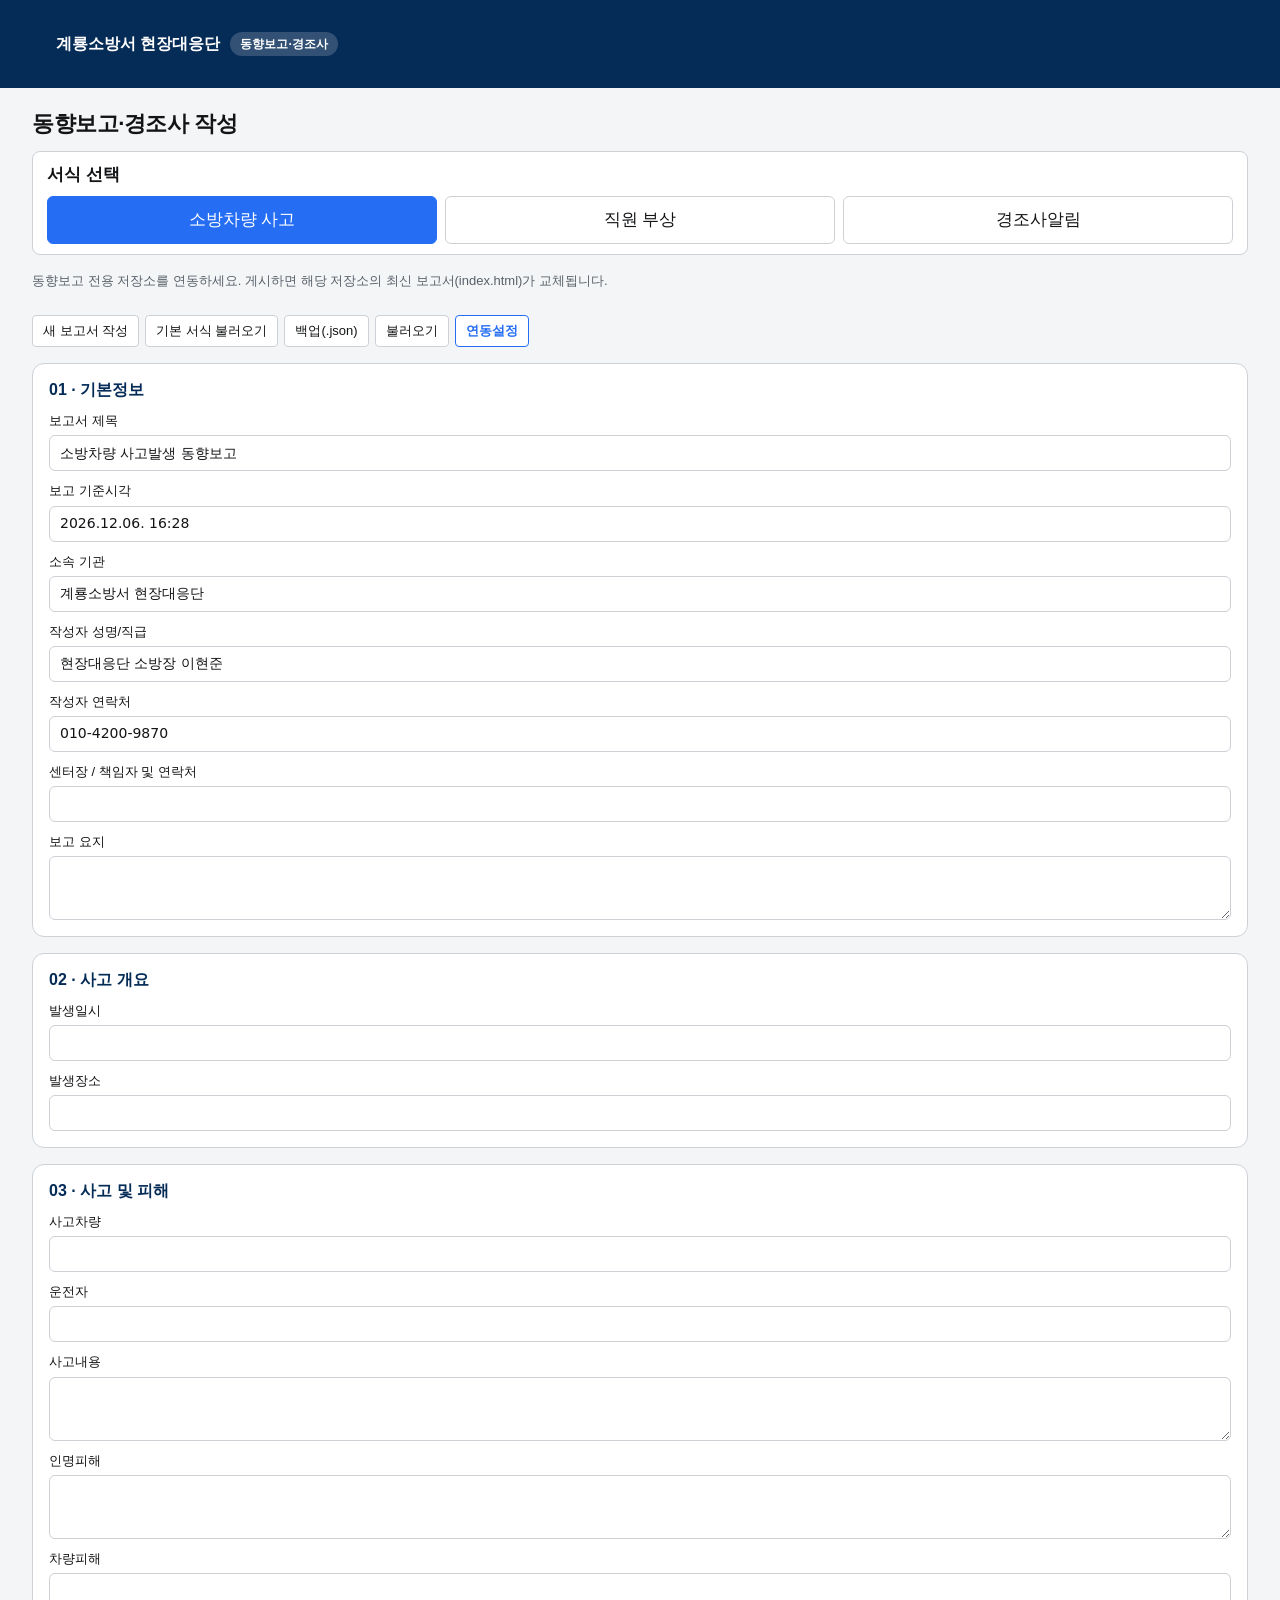
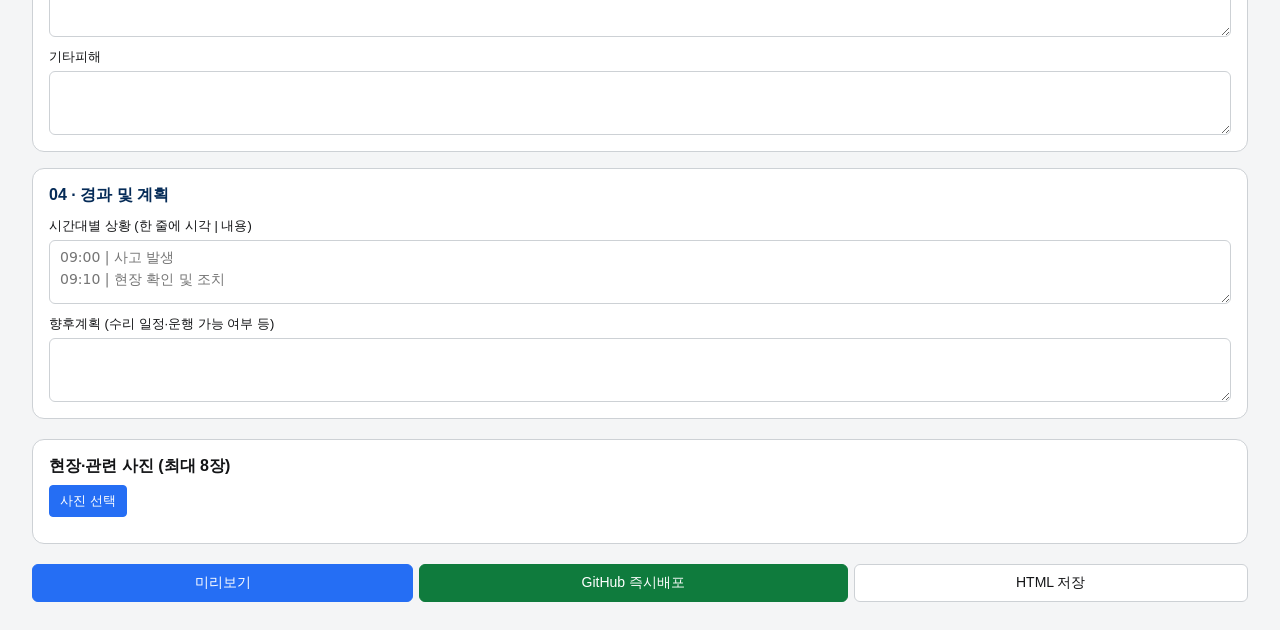
==== editor.html @ 37f59b22 "Add files via upload" ====
<!doctype html>
<html lang="ko">
<head>
  <meta charset="utf-8">
  <meta name="viewport" content="width=device-width,initial-scale=1">
  <title>동향보고·경조사 작성 | 현장대응단</title>
  <link rel="stylesheet" href="editor.css?v=20261120-split">
  <style>
    header .wrap { min-height: 48px; padding: 6px 16px; display: flex; align-items: center; justify-content: space-between; }
    header b { font-size: 16px; margin: 0; }
    .btn-sm { min-height: 32px !important; padding: 4px 10px !important; font-size: 13px !important; border-radius: 4px; }
    .type-selector { display: flex; gap: 8px; margin: 12px 0 16px; background: var(--canvas); padding: 10px 14px; border-radius: 8px; border: 1px solid var(--border); align-items: center; }
    .type-selector label { font-size: 15px; font-weight: 600; display: inline-flex; align-items: center; gap: 6px; cursor: pointer; }
    .actions { display: flex; gap: 6px; flex-wrap: wrap; margin: 16px 0; }
    .actions button { min-height: 38px; padding: 6px 12px; font-size: 14px; flex: 1 1 auto; }
    .hidden-field { display: none !important; }
  </style>
</head>
<body>
  <a class="skip-link" href="#main">본문 바로가기</a>
<header>
    <div class="wrap" style="width: 100%; display: flex; align-items: center; justify-content: space-between;">
      <div style="display:flex; align-items:center; gap:10px;">
        <b style="font-size:16px;">계룡소방서 현장대응단</b>
        <span style="font-size:12px; background:rgba(255,255,255,0.18); color:#fff; padding:3px 10px; border-radius:12px; font-weight:600;">동향보고·경조사</span>
      </div>
    </div>
  </header>
  <main id="main" style="padding: 12px 16px;">
    <h2 class="page-title" style="font-size: 22px; margin: 10px 0 6px;">동향보고·경조사 작성</h2>
    
    <div class="type-selector" role="group" aria-label="서식 선택">
      <span>서식 선택</span>
      <button type="button" id="btnVehicle">소방차량 사고</button>
      <button type="button" id="btnInjury">직원 부상</button>
      <button type="button" id="btnNotice">경조사알림</button>
      <input type="hidden" id="reportTypeVal" value="trend">
      <input type="hidden" id="trendKind" value="vehicle">
    </div>
    <!-- 2번 요청: 연동 버튼이 백업, 불러오기 다음에 배치 -->
    <p class="hint">동향보고 전용 저장소를 연동하세요. 게시하면 해당 저장소의 최신 보고서(index.html)가 교체됩니다.</p>
    <div class="tools" style="display:flex; gap:6px; flex-wrap:wrap; margin-bottom:12px;">
      <button id="new" type="button" class="btn-sm">새 보고서 작성</button>
      <button id="sample" type="button" class="btn-sm">기본 서식 불러오기</button>
      <button id="backup" type="button" class="btn-sm">백업(.json)</button>
      <label class="button btn-sm">불러오기<input id="restore" type="file" accept="application/json,.json" hidden></label>
      <button id="ghConfigBtn" type="button" class="btn-sm" style="border-color:var(--primary);color:var(--primary);font-weight:600">연동설정</button>
    </div>

    <form id="form">
      <div id="fields"></div>

      <section style="margin: 20px 0; padding: 16px;">
        <h3 style="font-size: 16px; margin: 0 0 8px;">현장·관련 사진 (최대 8장)</h3>
        <label class="button primary btn-sm">사진 선택<input id="photoInput" type="file" accept="image/jpeg,image/png,image/webp" multiple hidden></label>
        <div id="photos" style="margin-top: 10px;"></div>
      </section>

      <!-- 6번 요청: 개인정보 확인 체크박스 제거 완료 -->

      <div class="actions">
        <button id="preview" type="button" class="primary">미리보기</button>
        <button id="publishGh" type="button" class="primary" style="background:#0F7B3D; border-color:#0F7B3D;">GitHub 즉시배포</button>
        <button id="export" type="button">HTML 저장</button>
      </div>

      <div id="downloads"></div>
      <p id="message" role="status" aria-live="polite" style="font-size:13px; color:var(--link);"></p>
    </form>

    <section id="previewArea" hidden>
      <div class="tools" style="display:flex; justify-content:space-between; align-items:center;">
        <h3 style="font-size:16px; margin:0;">미리보기 화면</h3>
        <button id="close" type="button" class="btn-sm">닫기</button>
      </div>
      <iframe id="previewFrame" title="보고서 미리보기" sandbox="allow-scripts allow-modals" style="width:100%; height:450px; border:1px solid var(--border); border-radius:8px; margin-top:8px;"></iframe>
    </section>

    <!-- GitHub 연동 팝업 -->
    <div id="ghModal" style="display:none;position:fixed;top:0;left:0;width:100%;height:100%;background:rgba(0,0,0,0.6);z-index:99999;justify-content:center;align-items:center">
      <div style="background:var(--canvas,#fff);color:var(--fg,#131416);border:1px solid var(--border,#ccc);border-radius:10px;padding:18px;max-width:440px;width:90%;">
        <h3 style="margin-top:0; font-size:17px;">GitHub 자동배포 설정</h3>
        <div style="display:flex;flex-direction:column;gap:10px;margin:12px 0;">
          <label style="font-size:13px;">저장소 (소유자/레포명)<input id="ghRepo" placeholder="hyeonjunyi/Trend_Report" style="width:100%;min-height:36px;"></label>
          <label style="font-size:13px;">브랜치<input id="ghBranch" value="main" style="width:100%;min-height:36px;"></label>
          <label style="font-size:13px;">Personal Access Token<input id="ghToken" type="password" placeholder="ghp_xxx" style="width:100%;min-height:36px;"></label>
        </div>
        <div style="display:flex;justify-content:flex-end;gap:6px;">
          <button id="ghSaveBtn" type="button" class="primary btn-sm">저장</button>
          <button id="ghCloseBtn" type="button" class="btn-sm">닫기</button>
        </div>
      </div>
    </div>
  </main>
  <script src="report.js?v=20261120-split"></script>
  <script src="editor.js?v=20261120-split"></script>
</body>
</html>
---- editor.css ----
:root{--canvas:#fff;--subtle:#F4F5F6;--muted:#EEF2F7;--fg:#131416;--fg2:#464C53;--fg3:#58616A;--border:#CDD1D5;--rule:#E6E8EA;--primary:#256EF4;--hover:#0B50D0;--link:#0B50D0;--navy:#052B57;--selected:#ECF2FE;--warning:#965000;--warning-bg:#fff4e5;--focus:#256EF4;--disabled:#8A949E}
:root.high-contrast{--canvas:#1E2124;--subtle:#131416;--muted:#33363D;--fg:#fff;--fg2:#E6E8EA;--fg3:#CDD1D5;--border:#8A949E;--rule:#58616A;--primary:#A3C2F8;--hover:#D8E5FD;--link:#A3C2F8;--navy:#131416;--selected:#223A58;--warning:#FFD798;--warning-bg:#44321c;--focus:#A3C2F8;--disabled:#B1B8BE}
*{box-sizing:border-box}html{scroll-behavior:smooth}body{margin:0;background:var(--subtle);color:var(--fg);font:17px/1.55 'Pretendard GOV','Pretendard',-apple-system,BlinkMacSystemFont,'Apple SD Gothic Neo','Malgun Gothic','Noto Sans KR',sans-serif;letter-spacing:0}button,input,textarea{font:inherit}button,.button{min-height:48px;padding:10px 20px;border:1px solid var(--border);border-radius:6px;background:var(--canvas);color:var(--fg);font-size:17px;cursor:pointer;display:inline-flex;align-items:center;justify-content:center;text-decoration:none;line-height:1.55}button:hover,.button:hover{border-color:var(--primary);background:var(--selected)}button:disabled{background:var(--subtle);color:var(--disabled);border-color:var(--border);opacity:1;cursor:not-allowed}.primary{background:var(--primary);color:#fff;border-color:var(--primary)}.high-contrast .primary{color:#131416}.primary:hover{background:var(--hover);color:#fff}.high-contrast .primary:hover{color:#131416}a{color:var(--link)}button:focus-visible,a:focus-visible,input:focus-visible,textarea:focus-visible{outline:2px solid var(--focus);outline-offset:2px}.skip-link{position:absolute;top:-100px;left:16px;z-index:50;background:var(--primary);color:#fff;padding:12px 24px}.skip-link:focus{top:8px}.eyebrow{font-size:13px;letter-spacing:0;color:var(--link);font-weight:700;margin:0 0 12px}header{background:var(--navy);color:#fff}header button{font-size:15px;min-height:40px}h2,h3{line-height:1.3;margin:0 0 24px}h3{font-size:24px;font-weight:700}.hint{font-size:13px;color:var(--fg3)}@media(prefers-reduced-motion:reduce){html{scroll-behavior:auto}}
header{display:flex;gap:16px;align-items:center;flex-wrap:wrap;padding:20px max(24px,calc((100vw - 1200px)/2))}header b{font-size:19px;margin-right:auto}header a{color:#fff;font-size:15px}main{max-width:1248px;margin:auto;padding:40px 24px}.page-title{font-size:36px;letter-spacing:-.02em;margin:16px 0 24px}.lead{color:var(--fg2);margin:0 0 24px}.notice{background:var(--selected);border:1px solid var(--border);border-radius:10px;padding:24px;font-size:15px;color:var(--fg2)}.tools,.actions{display:flex;gap:12px;flex-wrap:wrap;align-items:center;margin:24px 0}.tools h3{margin:0 auto 0 0}section{background:var(--canvas);border:1px solid var(--border);border-radius:12px;padding:24px;margin:40px 0}.grid{display:grid;grid-template-columns:1fr 1fr;gap:24px}.field{display:block;font-size:17px;color:var(--fg);font-weight:500}.wide{grid-column:1/-1}input:not([type=checkbox]):not([type=file]),textarea{display:block;width:100%;min-height:48px;margin-top:8px;padding:10px 14px;border:1px solid var(--border);border-radius:6px;background:var(--canvas);color:var(--fg);font:400 17px/1.55 'Pretendard GOV','Pretendard',system-ui,sans-serif}textarea{min-height:128px;resize:vertical}input:hover,textarea:hover{border-color:var(--fg3)}.photo{border-top:1px solid var(--rule);margin-top:24px;padding-top:24px;display:grid;grid-template-columns:120px 1fr;gap:24px}.photo img{width:120px;height:110px;object-fit:cover;border-radius:8px}.photo button{margin:12px 8px 0 0}.confirm{display:flex;gap:12px;align-items:center}.confirm input{width:24px;height:24px;accent-color:var(--primary)}#message{color:var(--link);font-size:17px}iframe{width:100%;height:85vh;border:1px solid var(--border);border-radius:8px;background:var(--subtle)}footer{background:var(--navy);color:#E6E8EA;font-size:13px;padding:24px;margin:40px 0 0;border-radius:12px}button:disabled{opacity:1}@media(max-width:640px){main{padding:32px 16px}.page-title{font-size:28px}header{padding:16px;gap:12px}header b{width:100%}.grid{grid-template-columns:1fr}.wide{grid-column:auto}section{padding:20px;margin:32px 0}.notice{padding:20px}.actions{position:sticky;bottom:0;background:var(--subtle);border-top:1px solid var(--border);padding:12px 0;z-index:10}.actions button{flex:1;font-size:15px}.photo{grid-template-columns:80px 1fr;gap:16px}.photo img{width:80px;height:80px}.tools{gap:8px}.tools button,.tools .button{font-size:15px;padding:10px 12px}}

.type-selector{flex-wrap:wrap}.type-selector>span{width:100%;font-weight:700}.type-selector button{flex:1 1 40%;min-height:48px}#trendOptions{padding:16px;background:#ECF2FE;border-radius:8px}#trendOptions select{width:100%;min-height:48px;margin-top:8px}@media(min-width:641px){.type-selector button{flex:1 1 15%}}@media(max-width:640px){input,textarea,select{font-size:16px!important;min-height:48px!important}.tools .btn-sm{min-height:44px!important}header .wrap>div{flex-wrap:wrap}}
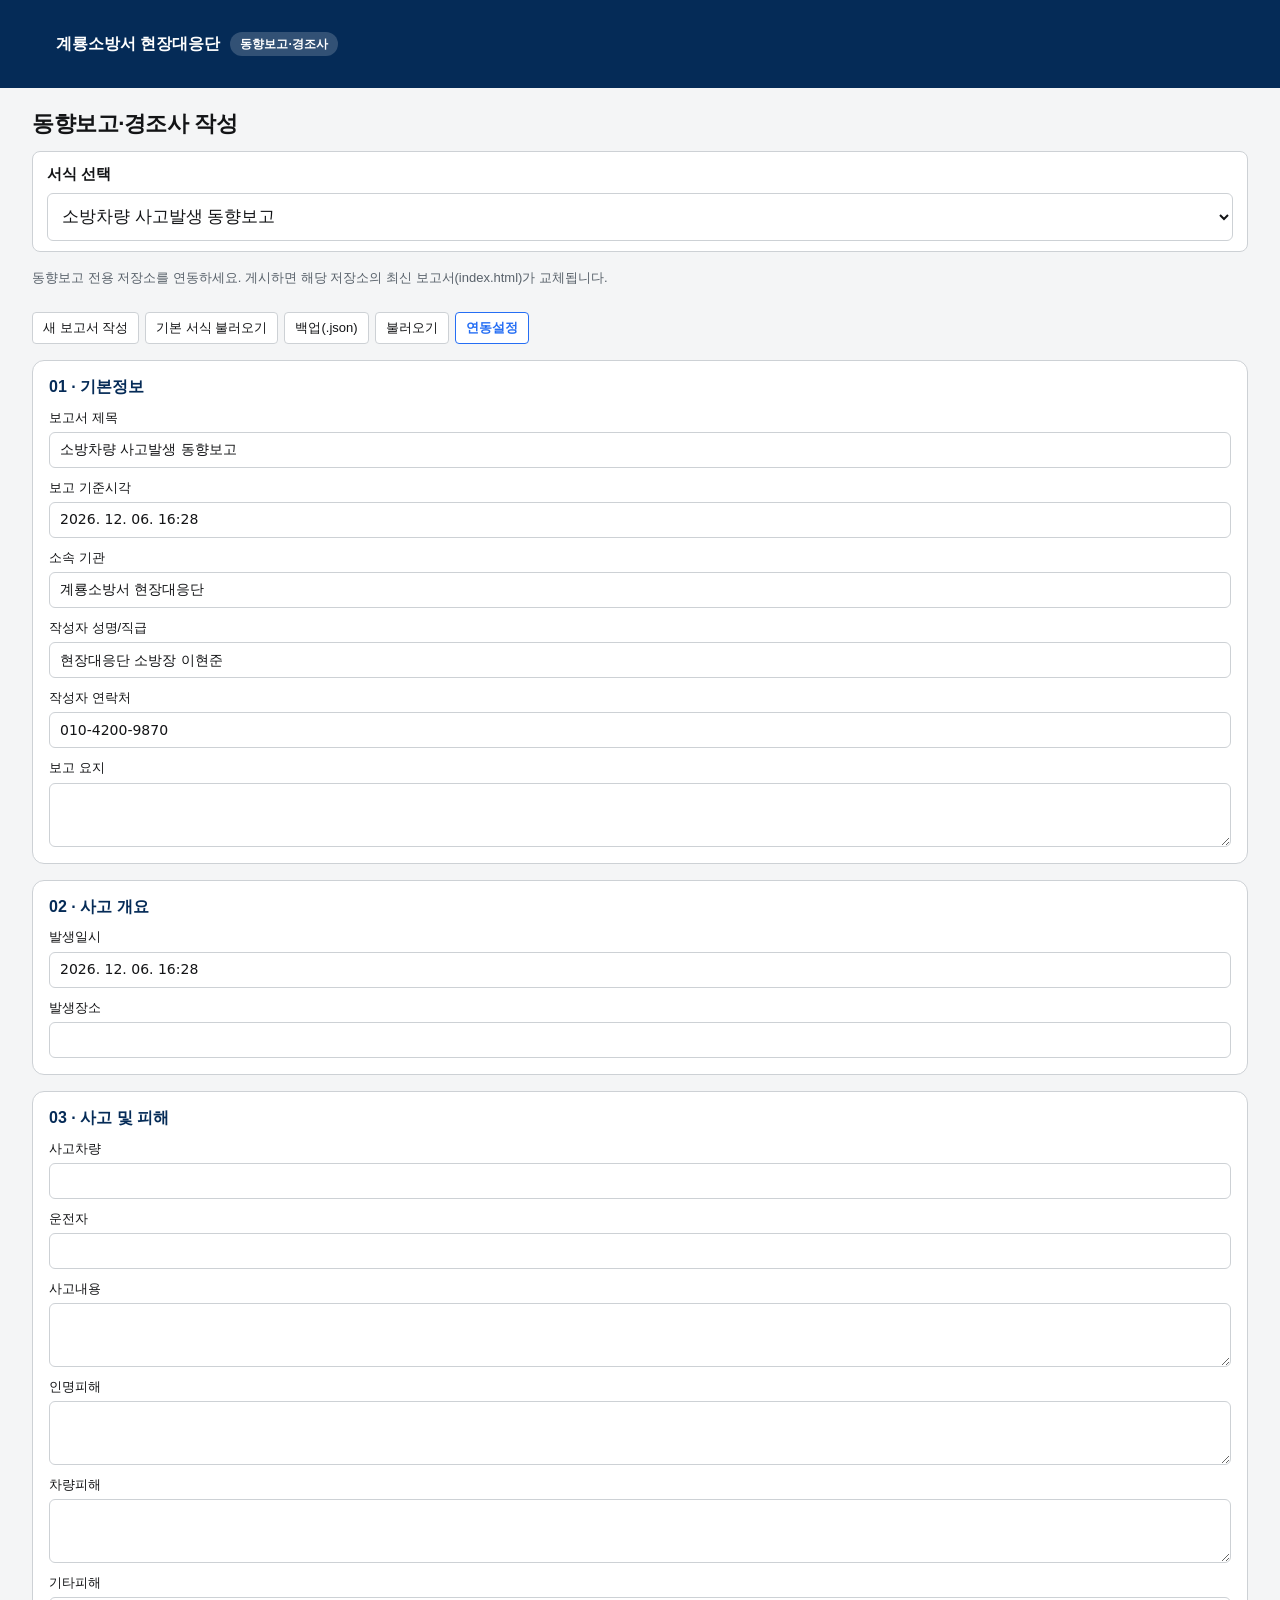
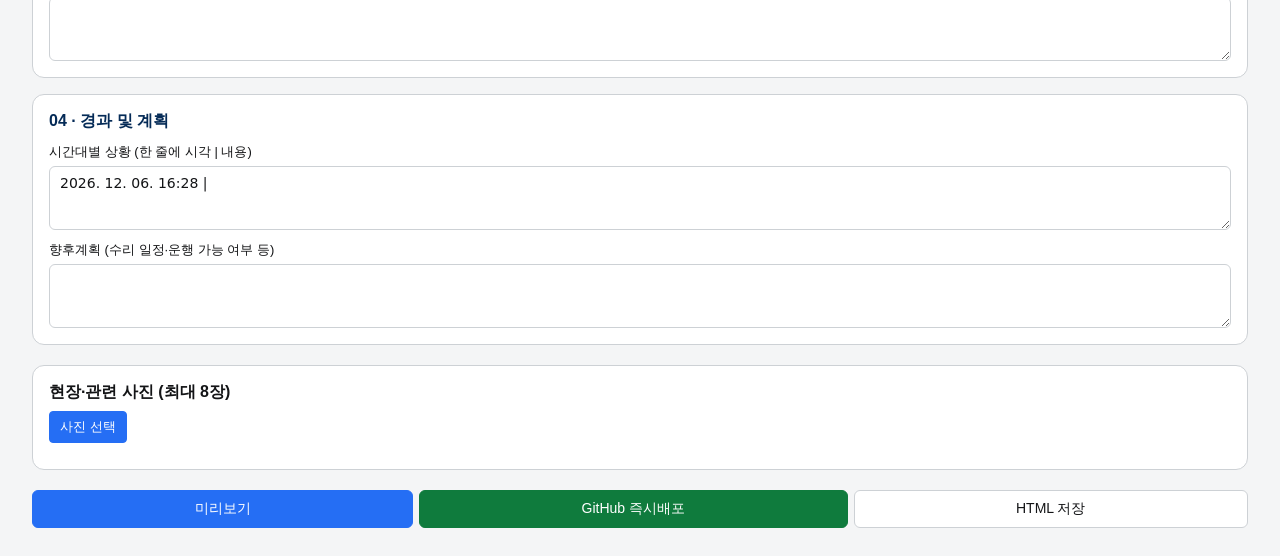
==== commit da7fe16b: "Add files via upload" ====
--- a/editor.html
+++ b/editor.html
@@ -4,7 +4,7 @@
   <meta charset="utf-8">
   <meta name="viewport" content="width=device-width,initial-scale=1">
   <title>동향보고·경조사 작성 | 현장대응단</title>
-  <link rel="stylesheet" href="editor.css?v=20261120-split">
+  <link rel="stylesheet" href="editor.css?v=20261120-r2">
   <style>
     header .wrap { min-height: 48px; padding: 6px 16px; display: flex; align-items: center; justify-content: space-between; }
     header b { font-size: 16px; margin: 0; }
@@ -30,10 +30,8 @@
     <h2 class="page-title" style="font-size: 22px; margin: 10px 0 6px;">동향보고·경조사 작성</h2>
     
     <div class="type-selector" role="group" aria-label="서식 선택">
-      <span>서식 선택</span>
-      <button type="button" id="btnVehicle">소방차량 사고</button>
-      <button type="button" id="btnInjury">직원 부상</button>
-      <button type="button" id="btnNotice">경조사알림</button>
+      <label for="templateSelect">서식 선택</label>
+      <select id="templateSelect"><option value="vehicle">소방차량 사고발생 동향보고</option><option value="injury">직원 부상에 따른 동향보고</option><option value="notice">경조사알림</option></select>
       <input type="hidden" id="reportTypeVal" value="trend">
       <input type="hidden" id="trendKind" value="vehicle">
     </div>
@@ -92,7 +90,7 @@
       </div>
     </div>
   </main>
-  <script src="report.js?v=20261120-split"></script>
-  <script src="editor.js?v=20261120-split"></script>
+  <script src="report.js?v=20261120-r2"></script>
+  <script src="editor.js?v=20261120-r2"></script>
 </body>
 </html>
--- a/editor.css
+++ b/editor.css
@@ -4,3 +4,5 @@
 header{display:flex;gap:16px;align-items:center;flex-wrap:wrap;padding:20px max(24px,calc((100vw - 1200px)/2))}header b{font-size:19px;margin-right:auto}header a{color:#fff;font-size:15px}main{max-width:1248px;margin:auto;padding:40px 24px}.page-title{font-size:36px;letter-spacing:-.02em;margin:16px 0 24px}.lead{color:var(--fg2);margin:0 0 24px}.notice{background:var(--selected);border:1px solid var(--border);border-radius:10px;padding:24px;font-size:15px;color:var(--fg2)}.tools,.actions{display:flex;gap:12px;flex-wrap:wrap;align-items:center;margin:24px 0}.tools h3{margin:0 auto 0 0}section{background:var(--canvas);border:1px solid var(--border);border-radius:12px;padding:24px;margin:40px 0}.grid{display:grid;grid-template-columns:1fr 1fr;gap:24px}.field{display:block;font-size:17px;color:var(--fg);font-weight:500}.wide{grid-column:1/-1}input:not([type=checkbox]):not([type=file]),textarea{display:block;width:100%;min-height:48px;margin-top:8px;padding:10px 14px;border:1px solid var(--border);border-radius:6px;background:var(--canvas);color:var(--fg);font:400 17px/1.55 'Pretendard GOV','Pretendard',system-ui,sans-serif}textarea{min-height:128px;resize:vertical}input:hover,textarea:hover{border-color:var(--fg3)}.photo{border-top:1px solid var(--rule);margin-top:24px;padding-top:24px;display:grid;grid-template-columns:120px 1fr;gap:24px}.photo img{width:120px;height:110px;object-fit:cover;border-radius:8px}.photo button{margin:12px 8px 0 0}.confirm{display:flex;gap:12px;align-items:center}.confirm input{width:24px;height:24px;accent-color:var(--primary)}#message{color:var(--link);font-size:17px}iframe{width:100%;height:85vh;border:1px solid var(--border);border-radius:8px;background:var(--subtle)}footer{background:var(--navy);color:#E6E8EA;font-size:13px;padding:24px;margin:40px 0 0;border-radius:12px}button:disabled{opacity:1}@media(max-width:640px){main{padding:32px 16px}.page-title{font-size:28px}header{padding:16px;gap:12px}header b{width:100%}.grid{grid-template-columns:1fr}.wide{grid-column:auto}section{padding:20px;margin:32px 0}.notice{padding:20px}.actions{position:sticky;bottom:0;background:var(--subtle);border-top:1px solid var(--border);padding:12px 0;z-index:10}.actions button{flex:1;font-size:15px}.photo{grid-template-columns:80px 1fr;gap:16px}.photo img{width:80px;height:80px}.tools{gap:8px}.tools button,.tools .button{font-size:15px;padding:10px 12px}}
 
 .type-selector{flex-wrap:wrap}.type-selector>span{width:100%;font-weight:700}.type-selector button{flex:1 1 40%;min-height:48px}#trendOptions{padding:16px;background:#ECF2FE;border-radius:8px}#trendOptions select{width:100%;min-height:48px;margin-top:8px}@media(min-width:641px){.type-selector button{flex:1 1 15%}}@media(max-width:640px){input,textarea,select{font-size:16px!important;min-height:48px!important}.tools .btn-sm{min-height:44px!important}header .wrap>div{flex-wrap:wrap}}
+
+#templateSelect{width:100%;min-height:48px;border:1px solid var(--border);border-radius:6px;background:var(--canvas);color:var(--fg);padding:10px;font:inherit}#templateSelect:focus-visible{outline:2px solid var(--primary);outline-offset:2px}
